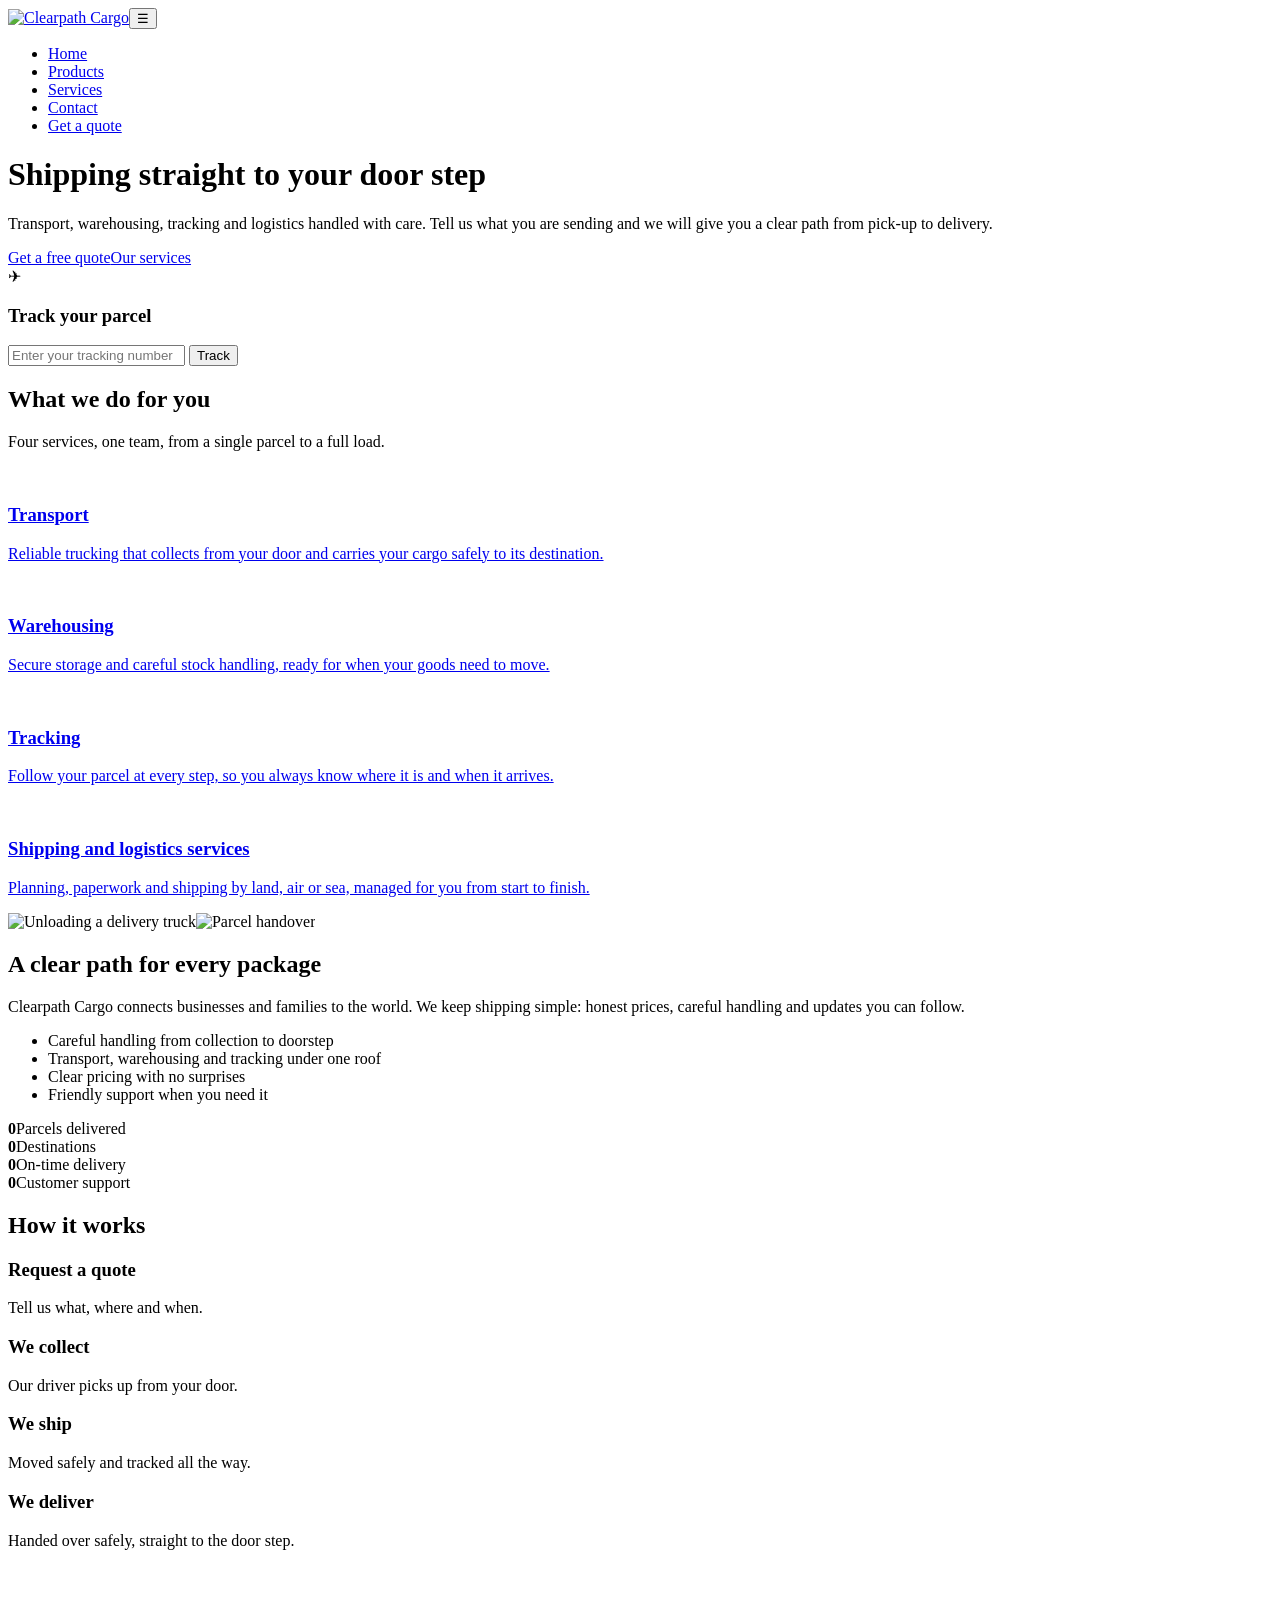
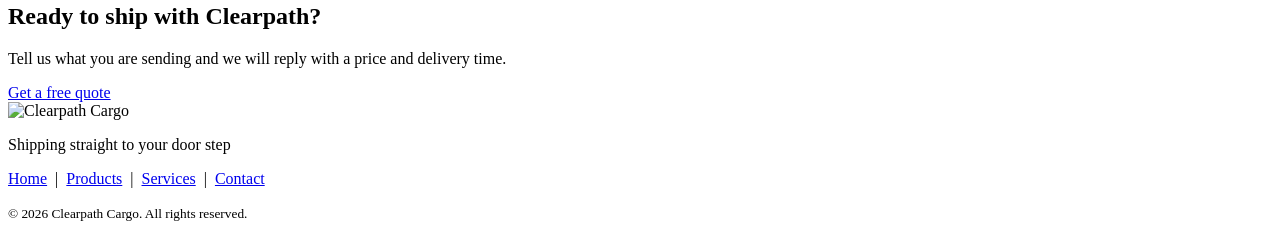
==== index.html @ 371f1d43 "Add files via upload" ====
<!DOCTYPE html>
<html lang="en"><head><meta charset="utf-8">
<meta name="viewport" content="width=device-width,initial-scale=1">
<title>Clearpath Cargo | Shipping straight to your door step</title>
<link href="https://fonts.googleapis.com/css2?family=Barlow+Condensed:ital,wght@1,700;1,800&family=Barlow:wght@400;500;600&display=swap" rel="stylesheet">
<link rel="stylesheet" href="css/style.css"></head><body>
<nav id="nav"><div class="wrap"><a href="index.html"><img src="images/logo.png" alt="Clearpath Cargo"></a><button class="burger" aria-label="Menu" onclick="document.getElementById('m').classList.toggle('open')">&#9776;</button><ul id="m"><li><a href="index.html" class="on">Home</a></li><li><a href="products.html">Products</a></li><li><a href="services.html">Services</a></li><li><a href="contact.html">Contact</a></li><li><a class="btn" href="contact.html">Get a quote</a></li></ul></div></nav>
<header class="hero" id="top">
<div class="slide" style="background-image:url(images/port.jpg)"></div><div class="slide" style="background-image:url(images/truck.jpg)"></div>
<div class="slide" style="background-image:url(images/sunset.jpg)"></div><div class="slide" style="background-image:url(images/banner.jpg)"></div>
<div class="wrap"><h1>Shipping straight to your <span>door step</span></h1>
<p>Transport, warehousing, tracking and logistics handled with care. Tell us what you are sending and we will give you a clear path from pick-up to delivery.</p>
<div class="cta"><a class="btn" href="contact.html">Get a free quote</a><a class="btn ghost" href="services.html">Our services</a></div></div>
<div class="route"><div class="plane">&#9992;</div></div></header><div class="track"><h3>Track your parcel</h3><input id="tn" placeholder="Enter your tracking number" aria-label="Tracking number">
<button class="btn" onclick="var v=document.getElementById('tn').value.trim();document.getElementById('tmsg').textContent=v?'Looking up '+v+'. Live tracking will show here once connected.':'Type a tracking number first.'">Track</button><p id="tmsg"></p></div><section><div class="wrap"><div class="head"><h2>What we do for you</h2><p>Four services, one team, from a single parcel to a full load.</p></div><div class="grid" style="grid-template-columns:repeat(auto-fit,minmax(240px,1fr))"><a class="card" href="services.html"><div class="ph"><img src="images/truck.jpg" alt=""></div><div class="t"><h3>Transport</h3><p>Reliable trucking that collects from your door and carries your cargo safely to its destination.</p></div></a><a class="card" href="services.html"><div class="ph"><img src="images/warehouse.jpg" alt=""></div><div class="t"><h3>Warehousing</h3><p>Secure storage and careful stock handling, ready for when your goods need to move.</p></div></a><a class="card" href="services.html"><div class="ph"><img src="images/port.jpg" alt=""></div><div class="t"><h3>Tracking</h3><p>Follow your parcel at every step, so you always know where it is and when it arrives.</p></div></a><a class="card" href="services.html"><div class="ph"><img src="images/banner.jpg" alt=""></div><div class="t"><h3>Shipping and logistics services</h3><p>Planning, paperwork and shipping by land, air or sea, managed for you from start to finish.</p></div></a></div></div></section><section class="about" id="about"><div class="wrap two"><div class="pics"><img src="images/unload.jpg" alt="Unloading a delivery truck"><img src="images/handover.jpg" alt="Parcel handover"></div>
<div class="head" style="margin:0"><h2>A clear path for every package</h2><p>Clearpath Cargo connects businesses and families to the world. We keep shipping simple: honest prices, careful handling and updates you can follow.</p>
<ul><li>Careful handling from collection to doorstep</li><li>Transport, warehousing and tracking under one roof</li><li>Clear pricing with no surprises</li><li>Friendly support when you need it</li></ul></div></div></section><div class="stats"><div class="wrap"><div><b data-n="5000" data-s="+">0</b><span>Parcels delivered</span></div><div><b data-n="40" data-s="+">0</b><span>Destinations</span></div><div><b data-n="98" data-s="%">0</b><span>On-time delivery</span></div><div><b data-n="24" data-s="/7">0</b><span>Customer support</span></div></div></div><section id="process"><div class="wrap"><div class="head"><h2>How it works</h2></div>
<div class="steps"><div class="step"><h3>Request a quote</h3><p>Tell us what, where and when.</p></div><div class="step"><h3>We collect</h3><p>Our driver picks up from your door.</p></div><div class="step"><h3>We ship</h3><p>Moved safely and tracked all the way.</p></div><div class="step"><h3>We deliver</h3><p>Handed over safely, straight to the door step.</p></div></div></div></section><div class="gal" aria-hidden="true"><div class="reel">
<img src="images/port.jpg" alt=""><img src="images/truck.jpg" alt=""><img src="images/warehouse.jpg" alt=""><img src="images/handover.jpg" alt=""><img src="images/sunset.jpg" alt=""><img src="images/unload.jpg" alt="">
<img src="images/port.jpg" alt=""><img src="images/truck.jpg" alt=""><img src="images/warehouse.jpg" alt=""><img src="images/handover.jpg" alt=""><img src="images/sunset.jpg" alt=""><img src="images/unload.jpg" alt=""></div></div><div class="cta-band"><div class="wrap"><h2>Ready to ship with <span>Clearpath?</span></h2><p>Tell us what you are sending and we will reply with a price and delivery time.</p><a class="btn" href="contact.html">Get a free quote</a></div></div>
<footer><div class="wrap"><img src="images/logo.png" alt="Clearpath Cargo"><p>Shipping straight to your door step</p>
<p style="margin-top:14px"><a href="index.html">Home</a> &nbsp;|&nbsp; <a href="products.html">Products</a> &nbsp;|&nbsp; <a href="services.html">Services</a> &nbsp;|&nbsp; <a href="contact.html">Contact</a></p>
<small>&copy; 2026 Clearpath Cargo. All rights reserved.</small></div></footer>
<script src="js/main.js"></script></body></html>
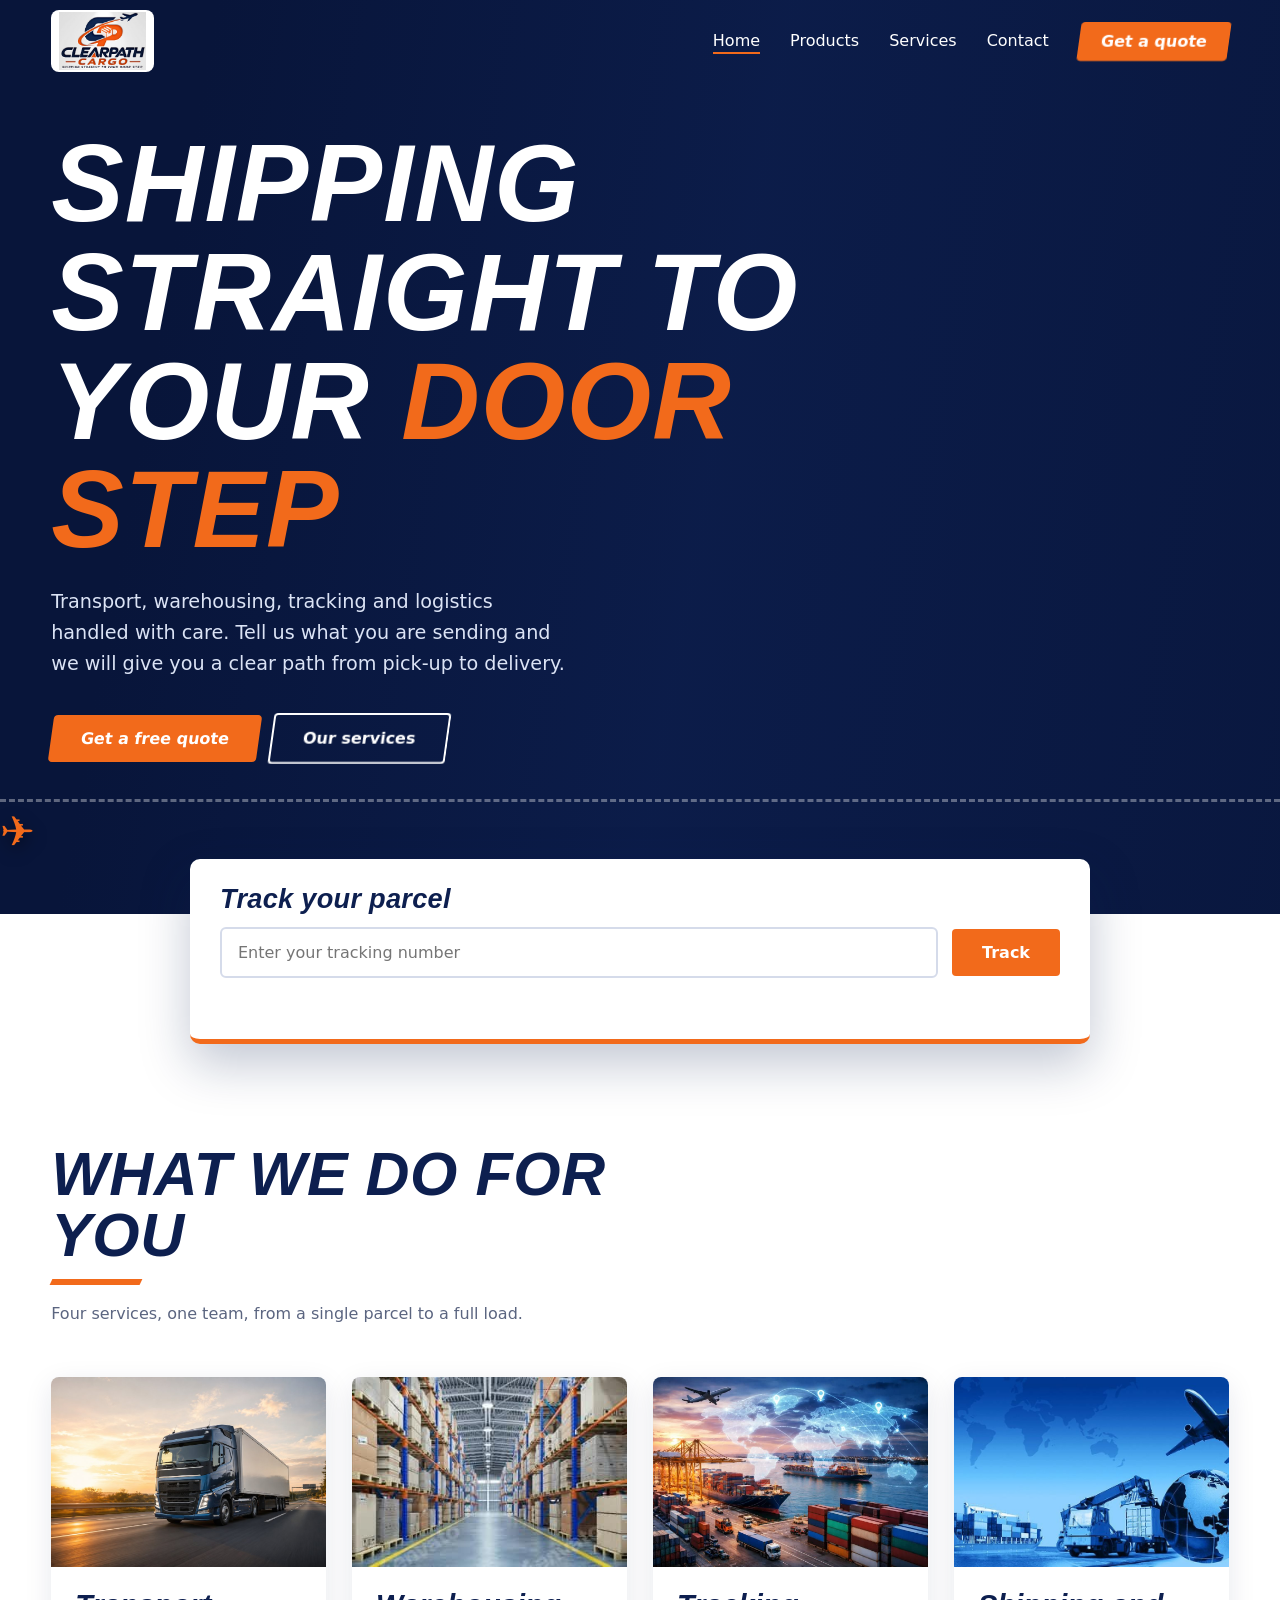
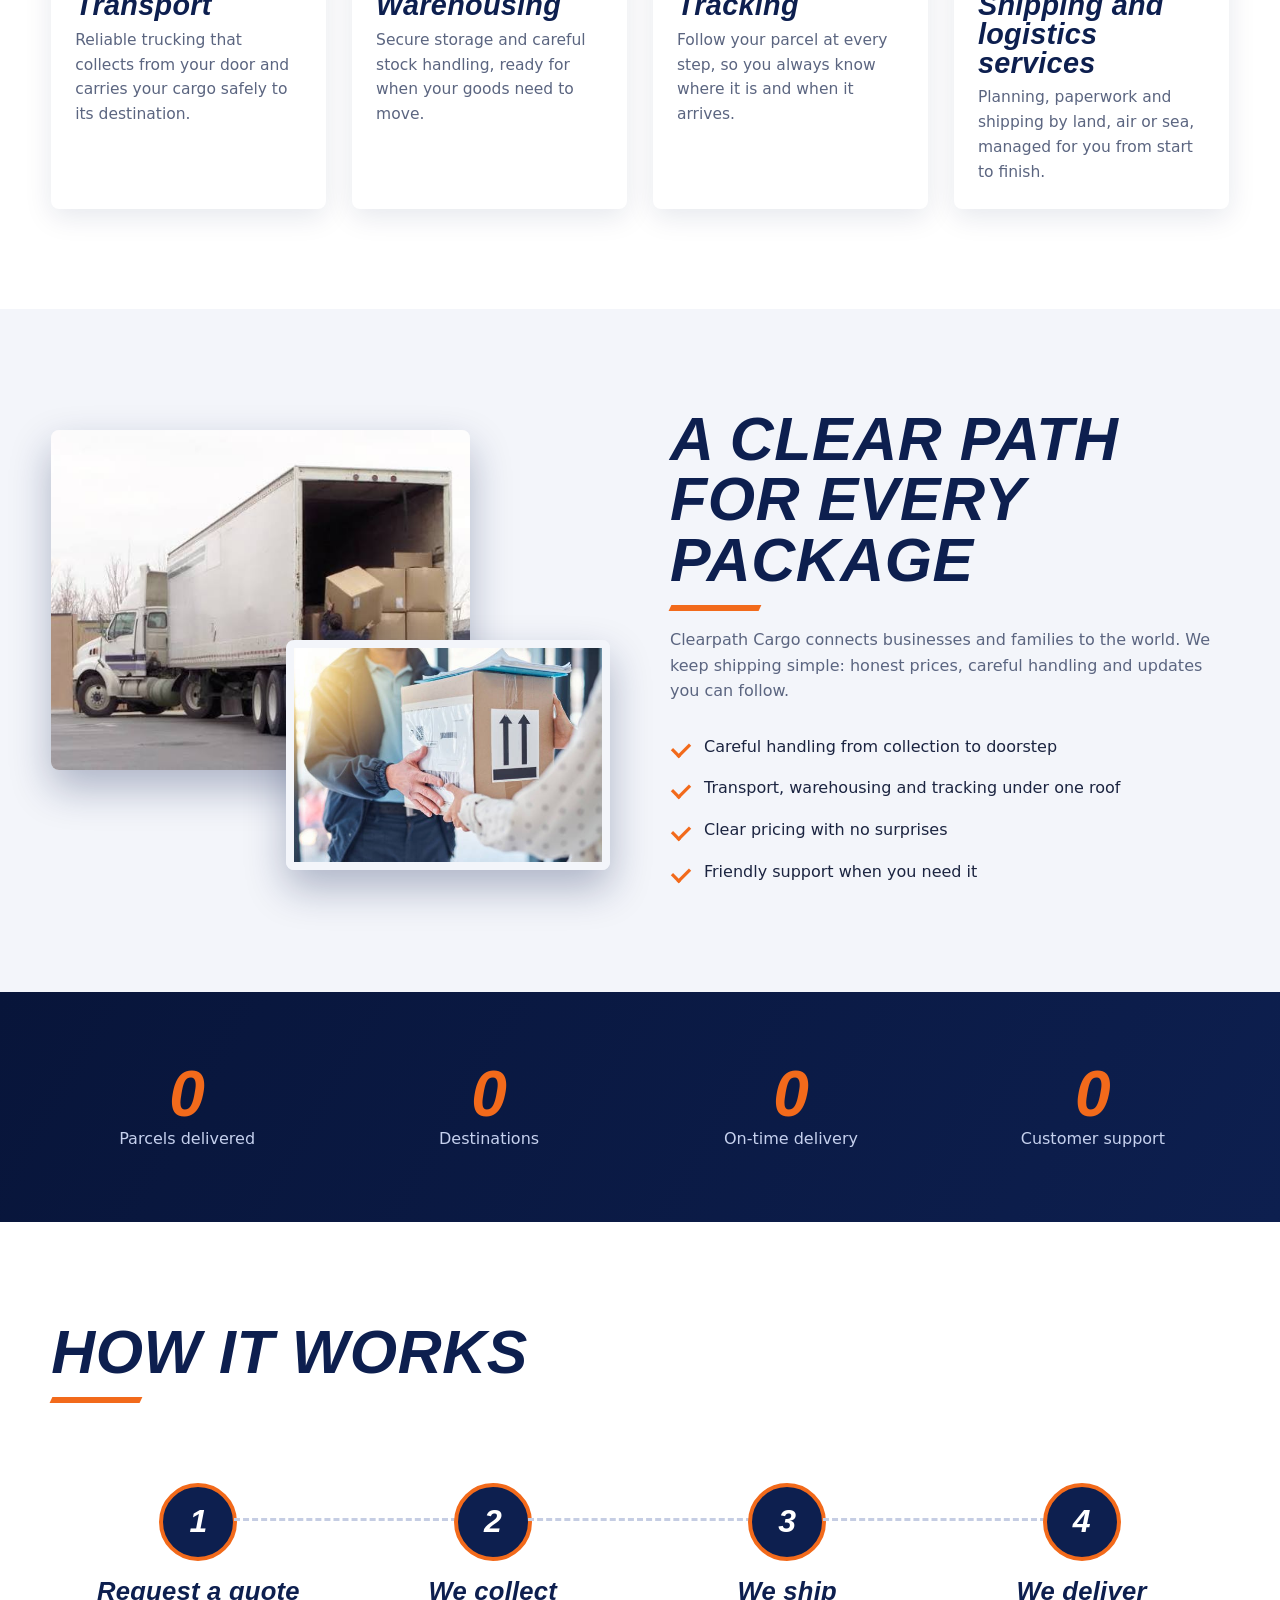
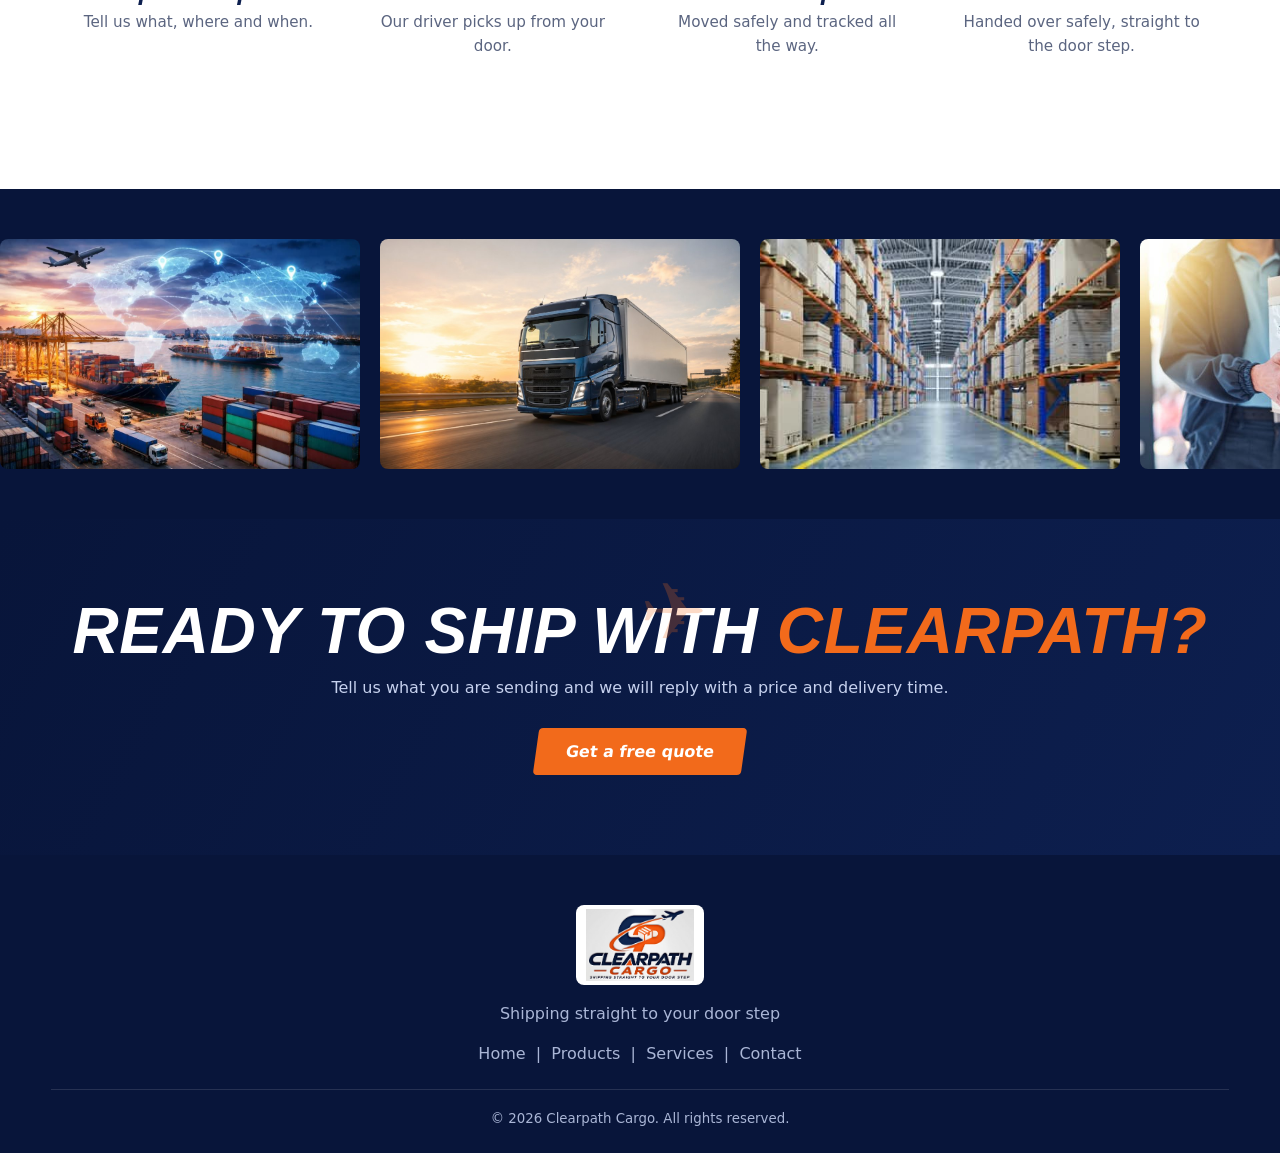
==== commit 788d05ef: "Update index.html" ====
--- a/index.html
+++ b/index.html
@@ -3,22 +3,22 @@
 <meta name="viewport" content="width=device-width,initial-scale=1">
 <title>Clearpath Cargo | Shipping straight to your door step</title>
 <link href="https://fonts.googleapis.com/css2?family=Barlow+Condensed:ital,wght@1,700;1,800&family=Barlow:wght@400;500;600&display=swap" rel="stylesheet">
-<link rel="stylesheet" href="css/style.css"></head><body>
-<nav id="nav"><div class="wrap"><a href="index.html"><img src="images/logo.png" alt="Clearpath Cargo"></a><button class="burger" aria-label="Menu" onclick="document.getElementById('m').classList.toggle('open')">&#9776;</button><ul id="m"><li><a href="index.html" class="on">Home</a></li><li><a href="products.html">Products</a></li><li><a href="services.html">Services</a></li><li><a href="contact.html">Contact</a></li><li><a class="btn" href="contact.html">Get a quote</a></li></ul></div></nav>
+<link rel="stylesheet" href="style.css"></head><body>
+<nav id="nav"><div class="wrap"><a href="index.html"><img src="logo.png" alt="Clearpath Cargo"></a><button class="burger" aria-label="Menu" onclick="document.getElementById('m').classList.toggle('open')">&#9776;</button><ul id="m"><li><a href="index.html" class="on">Home</a></li><li><a href="products.html">Products</a></li><li><a href="services.html">Services</a></li><li><a href="contact.html">Contact</a></li><li><a class="btn" href="contact.html">Get a quote</a></li></ul></div></nav>
 <header class="hero" id="top">
-<div class="slide" style="background-image:url(images/port.jpg)"></div><div class="slide" style="background-image:url(images/truck.jpg)"></div>
-<div class="slide" style="background-image:url(images/sunset.jpg)"></div><div class="slide" style="background-image:url(images/banner.jpg)"></div>
+<div class="slide" style="background-image:url(port.jpg)"></div><div class="slide" style="background-image:url(truck.jpg)"></div>
+<div class="slide" style="background-image:url(sunset.jpg)"></div><div class="slide" style="background-image:url(banner.jpg)"></div>
 <div class="wrap"><h1>Shipping straight to your <span>door step</span></h1>
 <p>Transport, warehousing, tracking and logistics handled with care. Tell us what you are sending and we will give you a clear path from pick-up to delivery.</p>
 <div class="cta"><a class="btn" href="contact.html">Get a free quote</a><a class="btn ghost" href="services.html">Our services</a></div></div>
 <div class="route"><div class="plane">&#9992;</div></div></header><div class="track"><h3>Track your parcel</h3><input id="tn" placeholder="Enter your tracking number" aria-label="Tracking number">
-<button class="btn" onclick="var v=document.getElementById('tn').value.trim();document.getElementById('tmsg').textContent=v?'Looking up '+v+'. Live tracking will show here once connected.':'Type a tracking number first.'">Track</button><p id="tmsg"></p></div><section><div class="wrap"><div class="head"><h2>What we do for you</h2><p>Four services, one team, from a single parcel to a full load.</p></div><div class="grid" style="grid-template-columns:repeat(auto-fit,minmax(240px,1fr))"><a class="card" href="services.html"><div class="ph"><img src="images/truck.jpg" alt=""></div><div class="t"><h3>Transport</h3><p>Reliable trucking that collects from your door and carries your cargo safely to its destination.</p></div></a><a class="card" href="services.html"><div class="ph"><img src="images/warehouse.jpg" alt=""></div><div class="t"><h3>Warehousing</h3><p>Secure storage and careful stock handling, ready for when your goods need to move.</p></div></a><a class="card" href="services.html"><div class="ph"><img src="images/port.jpg" alt=""></div><div class="t"><h3>Tracking</h3><p>Follow your parcel at every step, so you always know where it is and when it arrives.</p></div></a><a class="card" href="services.html"><div class="ph"><img src="images/banner.jpg" alt=""></div><div class="t"><h3>Shipping and logistics services</h3><p>Planning, paperwork and shipping by land, air or sea, managed for you from start to finish.</p></div></a></div></div></section><section class="about" id="about"><div class="wrap two"><div class="pics"><img src="images/unload.jpg" alt="Unloading a delivery truck"><img src="images/handover.jpg" alt="Parcel handover"></div>
+<button class="btn" onclick="var v=document.getElementById('tn').value.trim();document.getElementById('tmsg').textContent=v?'Looking up '+v+'. Live tracking will show here once connected.':'Type a tracking number first.'">Track</button><p id="tmsg"></p></div><section><div class="wrap"><div class="head"><h2>What we do for you</h2><p>Four services, one team, from a single parcel to a full load.</p></div><div class="grid" style="grid-template-columns:repeat(auto-fit,minmax(240px,1fr))"><a class="card" href="services.html"><div class="ph"><img src="truck.jpg" alt=""></div><div class="t"><h3>Transport</h3><p>Reliable trucking that collects from your door and carries your cargo safely to its destination.</p></div></a><a class="card" href="services.html"><div class="ph"><img src="warehouse.jpg" alt=""></div><div class="t"><h3>Warehousing</h3><p>Secure storage and careful stock handling, ready for when your goods need to move.</p></div></a><a class="card" href="services.html"><div class="ph"><img src="port.jpg" alt=""></div><div class="t"><h3>Tracking</h3><p>Follow your parcel at every step, so you always know where it is and when it arrives.</p></div></a><a class="card" href="services.html"><div class="ph"><img src="banner.jpg" alt=""></div><div class="t"><h3>Shipping and logistics services</h3><p>Planning, paperwork and shipping by land, air or sea, managed for you from start to finish.</p></div></a></div></div></section><section class="about" id="about"><div class="wrap two"><div class="pics"><img src="unload.jpg" alt="Unloading a delivery truck"><img src="handover.jpg" alt="Parcel handover"></div>
 <div class="head" style="margin:0"><h2>A clear path for every package</h2><p>Clearpath Cargo connects businesses and families to the world. We keep shipping simple: honest prices, careful handling and updates you can follow.</p>
 <ul><li>Careful handling from collection to doorstep</li><li>Transport, warehousing and tracking under one roof</li><li>Clear pricing with no surprises</li><li>Friendly support when you need it</li></ul></div></div></section><div class="stats"><div class="wrap"><div><b data-n="5000" data-s="+">0</b><span>Parcels delivered</span></div><div><b data-n="40" data-s="+">0</b><span>Destinations</span></div><div><b data-n="98" data-s="%">0</b><span>On-time delivery</span></div><div><b data-n="24" data-s="/7">0</b><span>Customer support</span></div></div></div><section id="process"><div class="wrap"><div class="head"><h2>How it works</h2></div>
 <div class="steps"><div class="step"><h3>Request a quote</h3><p>Tell us what, where and when.</p></div><div class="step"><h3>We collect</h3><p>Our driver picks up from your door.</p></div><div class="step"><h3>We ship</h3><p>Moved safely and tracked all the way.</p></div><div class="step"><h3>We deliver</h3><p>Handed over safely, straight to the door step.</p></div></div></div></section><div class="gal" aria-hidden="true"><div class="reel">
-<img src="images/port.jpg" alt=""><img src="images/truck.jpg" alt=""><img src="images/warehouse.jpg" alt=""><img src="images/handover.jpg" alt=""><img src="images/sunset.jpg" alt=""><img src="images/unload.jpg" alt="">
-<img src="images/port.jpg" alt=""><img src="images/truck.jpg" alt=""><img src="images/warehouse.jpg" alt=""><img src="images/handover.jpg" alt=""><img src="images/sunset.jpg" alt=""><img src="images/unload.jpg" alt=""></div></div><div class="cta-band"><div class="wrap"><h2>Ready to ship with <span>Clearpath?</span></h2><p>Tell us what you are sending and we will reply with a price and delivery time.</p><a class="btn" href="contact.html">Get a free quote</a></div></div>
-<footer><div class="wrap"><img src="images/logo.png" alt="Clearpath Cargo"><p>Shipping straight to your door step</p>
+<img src="port.jpg" alt=""><img src="truck.jpg" alt=""><img src="warehouse.jpg" alt=""><img src="handover.jpg" alt=""><img src="sunset.jpg" alt=""><img src="unload.jpg" alt="">
+<img src="port.jpg" alt=""><img src="truck.jpg" alt=""><img src="warehouse.jpg" alt=""><img src="handover.jpg" alt=""><img src="sunset.jpg" alt=""><img src="unload.jpg" alt=""></div></div><div class="cta-band"><div class="wrap"><h2>Ready to ship with <span>Clearpath?</span></h2><p>Tell us what you are sending and we will reply with a price and delivery time.</p><a class="btn" href="contact.html">Get a free quote</a></div></div>
+<footer><div class="wrap"><img src="logo.png" alt="Clearpath Cargo"><p>Shipping straight to your door step</p>
 <p style="margin-top:14px"><a href="index.html">Home</a> &nbsp;|&nbsp; <a href="products.html">Products</a> &nbsp;|&nbsp; <a href="services.html">Services</a> &nbsp;|&nbsp; <a href="contact.html">Contact</a></p>
 <small>&copy; 2026 Clearpath Cargo. All rights reserved.</small></div></footer>
-<script src="js/main.js"></script></body></html>+<script src="main.js"></script></body></html>
--- a/style.css
+++ b/style.css
@@ -0,0 +1,128 @@
+
+:root{--navy:#0d1f4f;--navy2:#08153a;--or:#f26a1b;--or2:#ff8a3d;--bg:#f3f5fa;--ink:#1b2440;--mut:#5b6580;--h:'Barlow Condensed','Arial Narrow',Impact,sans-serif;--b:'Barlow',system-ui,Arial,sans-serif}
+*{box-sizing:border-box;margin:0;padding:0}html{scroll-behavior:smooth}
+body{font-family:var(--b);color:var(--ink);background:#fff;line-height:1.6;overflow-x:hidden}
+img{display:block;max-width:100%}a{color:inherit;text-decoration:none}
+h1,h2,h3{font-family:var(--h);font-style:italic;font-weight:800;line-height:1;letter-spacing:.01em}
+.wrap{width:min(1180px,92%);margin:auto}
+.btn{display:inline-block;padding:14px 30px;border-radius:4px;background:var(--or);color:#fff;font-weight:600;border:0;cursor:pointer;font:600 1rem var(--b);transition:.25s;transform:skewX(-8deg)}
+.btn:hover{background:var(--or2);transform:skewX(-8deg) translateY(-3px);box-shadow:0 10px 24px rgba(242,106,27,.4)}
+.btn.ghost{background:transparent;border:2px solid #fff;margin-left:12px}.btn.ghost:hover{background:#fff;color:var(--navy)}
+a:focus-visible,button:focus-visible,input:focus-visible,select:focus-visible{outline:3px solid var(--or);outline-offset:3px}
+/* nav */
+nav{position:fixed;top:0;left:0;right:0;z-index:50;transition:.3s;padding:10px 0}
+nav.s{background:rgba(255,255,255,.96);box-shadow:0 4px 20px rgba(0,0,0,.12);backdrop-filter:blur(8px)}
+nav .wrap{display:flex;align-items:center;justify-content:space-between}
+nav img{height:62px;background:#fff;border-radius:8px;padding:2px 8px}
+nav ul{display:flex;gap:30px;list-style:none;align-items:center}
+nav li a{color:#fff;font-weight:500;position:relative}nav.s li a{color:var(--navy)}
+nav li a:not(.btn)::after{content:"";position:absolute;left:0;bottom:-4px;height:2px;width:0;background:var(--or);transition:.3s}
+nav li a:hover::after{width:100%}nav li .btn{padding:10px 22px;color:#fff!important}
+.burger{display:none;background:none;border:0;color:#fff;font-size:2rem;cursor:pointer}nav.s .burger{color:var(--navy)}
+/* hero */
+.hero{position:relative;min-height:100vh;display:grid;align-items:center;color:#fff;overflow:hidden;background:var(--navy2)}
+.slide{position:absolute;inset:0;background-size:cover;background-position:center;opacity:0;animation:fade 24s infinite,zoom 24s infinite}
+.slide:nth-child(2){animation-delay:6s}.slide:nth-child(3){animation-delay:12s}.slide:nth-child(4){animation-delay:18s}
+@keyframes fade{0%{opacity:0}6%{opacity:1}25%{opacity:1}31%{opacity:0}100%{opacity:0}}
+@keyframes zoom{0%{transform:scale(1)}31%{transform:scale(1.14)}100%{transform:scale(1.14)}}
+.hero::before{content:"";position:absolute;inset:0;z-index:1;background:linear-gradient(100deg,rgba(8,21,58,.95) 15%,rgba(13,31,79,.72) 55%,rgba(13,31,79,.25))}
+.hero .wrap{position:relative;z-index:2;padding:130px 0 150px}
+.hero h1{font-size:clamp(3.2rem,8.5vw,7rem);text-transform:uppercase;max-width:780px;animation:rise 1s .2s both}
+.hero h1 span{color:var(--or)}
+.hero p{max-width:520px;font-size:1.2rem;margin:22px 0 34px;color:#dbe3f5;animation:rise 1s .5s both}
+.hero .cta{animation:rise 1s .8s both}
+@keyframes rise{from{opacity:0;transform:translateY(40px)}to{opacity:1;transform:none}}
+.route{position:absolute;left:0;right:0;bottom:70px;z-index:2;height:90px;pointer-events:none}
+.route::before{content:"";position:absolute;left:0;right:0;top:50%;border-top:3px dashed rgba(255,255,255,.35)}
+.plane{position:absolute;top:50%;left:0;font-size:2.6rem;color:var(--or);animation:fly 14s linear infinite;filter:drop-shadow(0 6px 8px rgba(0,0,0,.5))}
+@keyframes fly{0%{left:-5%;transform:translateY(-10%) rotate(-8deg)}50%{transform:translateY(-70%) rotate(-3deg)}100%{left:105%;transform:translateY(-10%) rotate(-8deg)}}
+/* tracker */
+.track{position:relative;z-index:5;margin:-55px auto 0;width:min(900px,92%);background:#fff;border-radius:10px;box-shadow:0 20px 50px rgba(13,31,79,.25);padding:26px 30px;display:flex;gap:14px;flex-wrap:wrap;align-items:center;border-bottom:5px solid var(--or)}
+.track h3{color:var(--navy);font-size:1.7rem;flex:1 1 100%}
+.track input{flex:1;min-width:200px;padding:14px 16px;border:2px solid #d5dbea;border-radius:6px;font:1rem var(--b)}
+.track .btn{transform:none}.track .btn:hover{transform:translateY(-3px)}
+#tmsg{flex:1 1 100%;color:var(--mut);font-size:.95rem;min-height:1.4em}
+/* sections */
+section{padding:100px 0}
+.head{max-width:620px;margin-bottom:50px}
+.head h2{font-size:clamp(2.4rem,5vw,3.8rem);color:var(--navy);text-transform:uppercase}
+.head h2::after{content:"";display:block;width:90px;height:6px;margin-top:14px;background:var(--or);transform:skewX(-25deg)}
+.head p{color:var(--mut);margin-top:16px}
+/* services */
+.grid{display:grid;grid-template-columns:repeat(auto-fit,minmax(260px,1fr));gap:26px}
+.card{background:#fff;border-radius:8px;overflow:hidden;box-shadow:0 8px 28px rgba(13,31,79,.1);transition:.4s}
+.card:hover{transform:translateY(-10px);box-shadow:0 22px 44px rgba(13,31,79,.22)}
+.card .ph{height:190px;overflow:hidden}.card .ph img{width:100%;height:100%;object-fit:cover;transition:.8s}
+.card:hover .ph img{transform:scale(1.12)}
+.card div.t{padding:24px}.card h3{font-size:1.8rem;color:var(--navy);margin-bottom:8px}.card p{color:var(--mut);font-size:.97rem}
+/* about */
+.about{background:var(--bg)}.two{display:grid;grid-template-columns:1fr 1fr;gap:60px;align-items:center}
+.pics{position:relative;height:440px}
+.pics img{position:absolute;border-radius:8px;object-fit:cover;box-shadow:0 18px 40px rgba(13,31,79,.3)}
+.pics img:first-child{width:75%;height:340px;top:0;left:0;animation:bob 7s ease-in-out infinite}
+.pics img:last-child{width:58%;height:230px;right:0;bottom:0;border:8px solid var(--bg);animation:bob 7s 1.5s ease-in-out infinite reverse}
+@keyframes bob{50%{transform:translateY(-14px)}}
+.two ul{list-style:none;margin-top:22px}.two li{padding:8px 0 8px 34px;position:relative;font-weight:500}
+.two li::before{content:"";position:absolute;left:0;top:15px;width:18px;height:10px;border-left:4px solid var(--or);border-bottom:4px solid var(--or);transform:rotate(-45deg) scale(.8)}
+/* stats */
+.stats{background:linear-gradient(120deg,var(--navy2),var(--navy));color:#fff;padding:70px 0}
+.stats .wrap{display:grid;grid-template-columns:repeat(auto-fit,minmax(170px,1fr));gap:30px;text-align:center}
+.stats b{display:block;font:italic 800 4rem/1 var(--h);color:var(--or)}.stats span{color:#c6d1ee}
+/* process */
+.steps{display:grid;grid-template-columns:repeat(auto-fit,minmax(220px,1fr));gap:0;counter-reset:s}
+.step{position:relative;padding:30px 26px;text-align:center}
+.step::before{counter-increment:s;content:counter(s);display:grid;place-items:center;width:70px;height:70px;margin:0 auto 18px;border-radius:50%;background:var(--navy);color:#fff;font:italic 800 2rem var(--h);border:4px solid var(--or);transition:.3s}
+.step:hover::before{background:var(--or);transform:scale(1.12)}
+.step::after{content:"";position:absolute;top:65px;left:62%;width:76%;border-top:3px dashed #c5cde3}.step:last-child::after{display:none}
+.step h3{font-size:1.6rem;color:var(--navy);margin-bottom:6px}.step p{color:var(--mut);font-size:.95rem}
+/* moving gallery */
+.gal{background:var(--navy2);padding:50px 0;overflow:hidden}
+.reel{display:flex;gap:20px;width:max-content;animation:scroll 40s linear infinite}.gal:hover .reel{animation-play-state:paused}
+.reel img{height:230px;width:360px;object-fit:cover;border-radius:8px}
+@keyframes scroll{to{transform:translateX(-50%)}}
+/* quote */
+.quote{background:var(--bg)}
+form{background:#fff;padding:34px;border-radius:10px;box-shadow:0 14px 40px rgba(13,31,79,.14);display:grid;grid-template-columns:1fr 1fr;gap:16px;border-top:5px solid var(--or)}
+form .full{grid-column:1/-1}
+label{font-weight:600;font-size:.9rem;color:var(--navy);display:block;margin-bottom:4px}
+input,select,textarea{width:100%;padding:12px 14px;border:2px solid #d5dbea;border-radius:6px;font:1rem var(--b);background:#fff}
+input:focus,select:focus,textarea:focus{border-color:var(--or);outline:0}
+.info p{margin:12px 0;color:var(--mut)}.info strong{color:var(--navy)}
+footer{background:var(--navy2);color:#aab6d6;padding:50px 0 24px;text-align:center}
+footer img{height:80px;margin:0 auto 16px;background:#fff;border-radius:8px;padding:4px 10px}
+footer small{display:block;margin-top:22px;border-top:1px solid rgba(255,255,255,.12);padding-top:18px}
+@media(max-width:820px){.two{grid-template-columns:1fr}.pics{height:380px}.step::after{display:none}form{grid-template-columns:1fr}
+.burger{display:block}nav ul{position:absolute;top:100%;left:0;right:0;background:var(--navy2);flex-direction:column;padding:24px;display:none;gap:18px}nav ul.open{display:flex}nav li a{color:#fff!important}
+.btn.ghost{margin:12px 0 0}}
+@media(prefers-reduced-motion:reduce){*{animation:none!important;transition:none!important}.slide:first-child{opacity:1}}
+
+nav li a.on::after{width:100%}
+.phead{position:relative;min-height:56vh;display:grid;align-items:end;color:#fff;background-size:cover;background-position:center;overflow:hidden}
+.phead::before{content:"";position:absolute;inset:0;background:linear-gradient(100deg,rgba(8,21,58,.95) 20%,rgba(13,31,79,.6))}
+.phead .wrap{position:relative;padding:150px 0 60px}
+.phead h1{font-size:clamp(3rem,7vw,5.5rem);text-transform:uppercase;animation:rise 1s both}.phead h1 span{color:var(--or)}
+.phead p{max-width:560px;color:#dbe3f5;font-size:1.15rem;margin-top:14px;animation:rise 1s .3s both}
+.crumb{font-size:.9rem;color:#aab6d6;margin-bottom:12px}.crumb a{color:var(--or2)}
+.alt{display:grid;grid-template-columns:1fr 1fr;gap:60px;align-items:center;padding:50px 0}
+.alt.rev .im{order:2}.alt .im{border-radius:10px;overflow:hidden;box-shadow:0 20px 44px rgba(13,31,79,.25);position:relative}
+.alt .im img{width:100%;height:340px;object-fit:cover;transition:1s}.alt .im:hover img{transform:scale(1.08)}
+.alt .im::after{content:"";position:absolute;left:0;bottom:0;width:40%;height:8px;background:var(--or)}
+.alt h2{font-size:clamp(2.2rem,4vw,3.2rem);color:var(--navy);text-transform:uppercase;margin-bottom:12px}
+.alt p{color:var(--mut)}.alt ul{list-style:none;margin:18px 0 24px}.alt li{padding:6px 0 6px 30px;position:relative;font-weight:500}
+.alt li::before{content:"";position:absolute;left:0;top:13px;width:16px;height:9px;border-left:4px solid var(--or);border-bottom:4px solid var(--or);transform:rotate(-45deg) scale(.8)}
+.filters{display:flex;flex-wrap:wrap;gap:10px;margin-bottom:36px}
+.chip{padding:10px 22px;border-radius:30px;border:2px solid var(--navy);background:#fff;color:var(--navy);font:600 .95rem var(--b);cursor:pointer;transition:.25s}
+.chip:hover,.chip.on{background:var(--navy);color:#fff}
+.prod{transition:.4s}.prod.hide{display:none}.prod .tag{display:inline-block;margin-top:14px;font-weight:600;color:var(--or)}
+.opts{background:var(--bg)}.opts .card{border-top:5px solid var(--or);padding:30px}.opts .card h3{margin-bottom:6px}.opts ul{list-style:none;margin:14px 0 20px}.opts li{padding:5px 0;color:var(--mut);border-bottom:1px solid #e3e7f1}
+.cta-band{background:linear-gradient(120deg,var(--navy2),var(--navy));color:#fff;text-align:center;padding:80px 0;position:relative;overflow:hidden}
+.cta-band h2{font-size:clamp(2.4rem,5vw,4rem);text-transform:uppercase;margin-bottom:12px}.cta-band h2 span{color:var(--or)}.cta-band p{color:#c6d1ee;margin-bottom:28px}
+.cta-band::after{content:"\2708";position:absolute;font-size:5rem;color:rgba(242,106,27,.25);top:30px;animation:fly 18s linear infinite}
+.infocards{display:grid;grid-template-columns:repeat(auto-fit,minmax(230px,1fr));gap:22px;margin-top:-70px;position:relative;z-index:5}
+.ic{background:#fff;border-radius:10px;padding:28px;box-shadow:0 14px 40px rgba(13,31,79,.18);border-bottom:5px solid var(--or);transition:.3s}.ic:hover{transform:translateY(-8px)}
+.ic h3{color:var(--navy);font-size:1.6rem;margin-bottom:6px}.ic p{color:var(--mut)}
+.ic i{display:grid;place-items:center;width:52px;height:52px;border-radius:50%;background:var(--navy);color:var(--or);font-style:normal;font-size:1.4rem;margin-bottom:14px}
+.map{border:0;width:100%;height:380px;border-radius:10px;box-shadow:0 14px 40px rgba(13,31,79,.18)}
+details{background:#fff;border-radius:8px;margin-bottom:12px;box-shadow:0 6px 20px rgba(13,31,79,.08);border-left:5px solid var(--or)}
+summary{padding:18px 22px;font-weight:600;color:var(--navy);cursor:pointer}details p{padding:0 22px 18px;color:var(--mut)}
+@media(max-width:820px){.alt{grid-template-columns:1fr;gap:24px}.alt.rev .im{order:0}}
